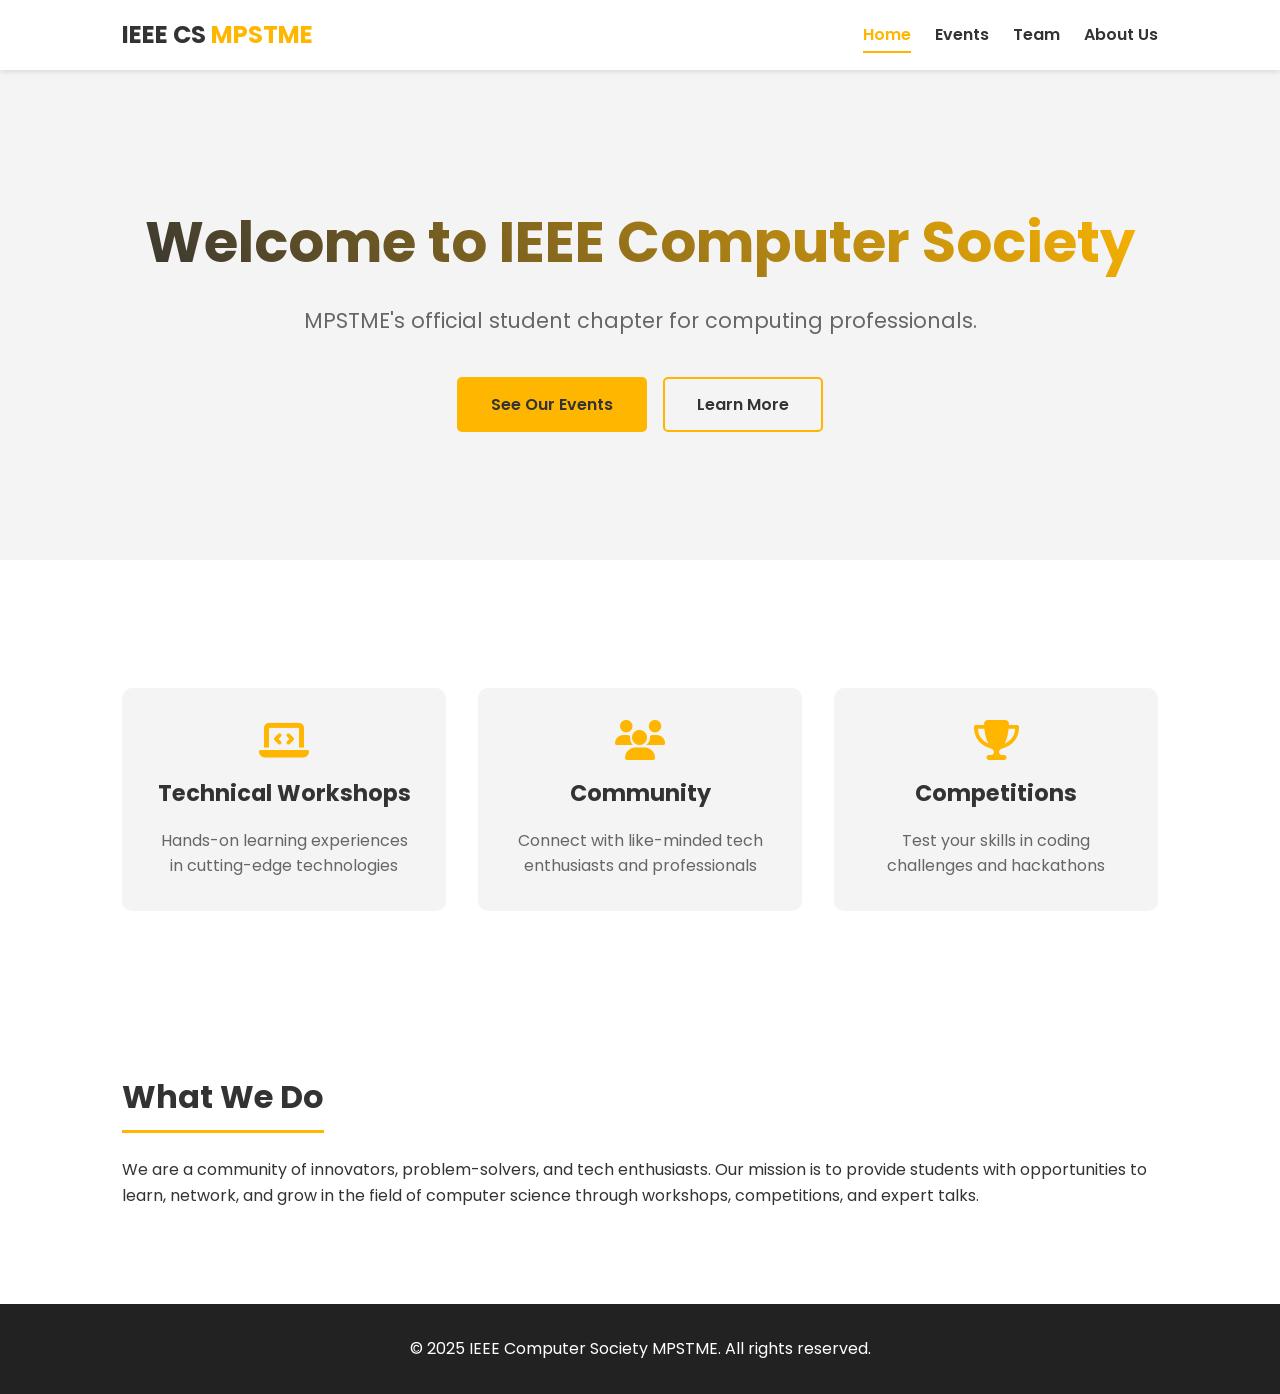
==== index.html @ d29dac50 "Publish site: initial commit" ====
<!DOCTYPE html>
<html lang="en">
<head>
    <meta charset="UTF-8">
    <meta name="viewport" content="width=device-width, initial-scale=1.0">
    <title>Home - IEEE CS MPSTME</title>
    <link rel="stylesheet" href="style-v1.css">
    <link rel="stylesheet" href="https://cdnjs.cloudflare.com/ajax/libs/font-awesome/6.5.2/css/all.min.css">
</head>
<body>

    <header>
        <nav class="container">
            <a href="index.html" class="logo">IEEE CS <span>MPSTME</span></a>
            <ul class="nav-links">
                <li><a href="index.html" class="active-page">Home</a></li>
                <li><a href="events.html">Events</a></li>
                <li><a href="team.html">Team</a></li>
                <li><a href="about.html">About Us</a></li>
            </ul>
            <button class="menu-toggle"><i class="fa-solid fa-bars"></i></button>
        </nav>
    </header>

    <main>
        <section class="hero">
            <div class="container">
                <h1>Welcome to IEEE Computer Society</h1>
                <p class="hero-subtitle">MPSTME's official student chapter for computing professionals.</p>
                <div class="cta-group">
                    <a href="events.html" class="cta-button">See Our Events</a>
                    <a href="about.html" class="cta-button secondary">Learn More</a>
                </div>
            </div>
        </section>

        <section class="features">
            <div class="container">
                <div class="feature-grid">
                    <div class="feature-card">
                        <i class="fa-solid fa-laptop-code"></i>
                        <h3>Technical Workshops</h3>
                        <p>Hands-on learning experiences in cutting-edge technologies</p>
                    </div>
                    <div class="feature-card">
                        <i class="fa-solid fa-users"></i>
                        <h3>Community</h3>
                        <p>Connect with like-minded tech enthusiasts and professionals</p>
                    </div>
                    <div class="feature-card">
                        <i class="fa-solid fa-trophy"></i>
                        <h3>Competitions</h3>
                        <p>Test your skills in coding challenges and hackathons</p>
                    </div>
                </div>
            </div>
        </section>

        <section class="home-content">
            <div class="container">
                <h2>What We Do</h2>
                <p>We are a community of innovators, problem-solvers, and tech enthusiasts. Our mission is to provide students with opportunities to learn, network, and grow in the field of computer science through workshops, competitions, and expert talks.</p>
            </div>
        </section>
    </main>

    <footer>
        <div class="container">
            <p>&copy; 2025 IEEE Computer Society MPSTME. All rights reserved.</p>
        </div>
    </footer>

    <script src="script.js"></script>
</body>
</html>
---- style-v1.css ----
/* VERSION 1: Clean & Light */
@import url('https://fonts.googleapis.com/css2?family=Poppins:wght@300;400;600;700&display=swap');

:root {
    --primary-color: #ffb600;
    --secondary-color: #ffffff;
    --text-color: #333;
    --dark-bg: #222;
    --light-gray: #f4f4f4;
}

* {
    margin: 0;
    padding: 0;
    box-sizing: border-box;
}

body {
    font-family: 'Poppins', sans-serif;
    background-color: var(--secondary-color);
    color: var(--text-color);
    line-height: 1.6;
}

.container {
    max-width: 1100px;
    margin: 0 auto;
    padding: 0 2rem;
}

/* --- Header & Navigation --- */
header {
    background: var(--secondary-color);
    box-shadow: 0 2px 5px rgba(0,0,0,0.1);
    position: sticky;
    top: 0;
    z-index: 100;
}

header nav {
    display: flex;
    justify-content: space-between;
    align-items: center;
    height: 70px;
}

.logo {
    text-decoration: none;
    color: var(--text-color);
    font-size: 1.5rem;
    font-weight: 700;
}

.logo span {
    color: var(--primary-color);
}

.nav-links {
    display: flex;
    list-style: none;
}

.nav-links li {
    margin-left: 1.5rem;
}

.nav-links a {
    text-decoration: none;
    color: var(--text-color);
    font-weight: 600;
    padding-bottom: 5px;
    transition: all 0.3s ease;
}

.nav-links a:hover {
    color: var(--primary-color);
}

.nav-links a.active-page {
    color: var(--primary-color);
    border-bottom: 2px solid var(--primary-color);
}

.menu-toggle {
    display: none;
    background: none;
    border: none;
    font-size: 1.5rem;
    cursor: pointer;
}

/* --- Hero Section (Home) --- */
.hero {
    background: var(--light-gray);
    text-align: center;
    padding: 8rem 0;
}

.hero h1 {
    font-size: 3.5rem;
    margin-bottom: 1rem;
    background: linear-gradient(45deg, var(--text-color), var(--primary-color));
    -webkit-background-clip: text;
    -webkit-text-fill-color: transparent;
    background-clip: text;
}

.hero-subtitle {
    font-size: 1.3rem;
    margin-bottom: 2.5rem;
    color: #666;
}

.cta-group {
    display: flex;
    gap: 1rem;
    justify-content: center;
    align-items: center;
}

.cta-button {
    display: inline-block;
    background: var(--primary-color);
    color: var(--text-color);
    padding: 0.8rem 2rem;
    text-decoration: none;
    border-radius: 5px;
    font-weight: 600;
    transition: all 0.3s ease;
    border: 2px solid var(--primary-color);
}

.cta-button.secondary {
    background: transparent;
    color: var(--text-color);
}

.cta-button:hover {
    transform: translateY(-2px);
    box-shadow: 0 4px 10px rgba(0,0,0,0.1);
}

/* --- Features Section --- */
.features {
    padding: 6rem 0;
    background: white;
}

.feature-grid {
    display: grid;
    grid-template-columns: repeat(auto-fit, minmax(250px, 1fr));
    gap: 2rem;
    margin-top: 2rem;
}

.feature-card {
    text-align: center;
    padding: 2rem;
    border-radius: 10px;
    background: var(--light-gray);
    transition: all 0.3s ease;
}

.feature-card:hover {
    transform: translateY(-5px);
    box-shadow: 0 5px 15px rgba(0,0,0,0.1);
}

.feature-card i {
    font-size: 2.5rem;
    color: var(--primary-color);
    margin-bottom: 1rem;
}

.feature-card h3 {
    font-size: 1.4rem;
    margin-bottom: 1rem;
    color: var(--text-color);
}

.feature-card p {
    color: #666;
    line-height: 1.6;
}

/* --- General Page Content --- */
.home-content, .about-content {
    padding: 4rem 0;
}

.home-content h2, .about-content h2 {
    font-size: 2rem;
    margin-bottom: 1.5rem;
    padding-bottom: 0.5rem;
    border-bottom: 3px solid var(--primary-color);
    display: inline-block;
}

.about-content h2 {
    margin-top: 2rem;
}

.about-content p {
    margin-bottom: 1rem;
}

/* --- Page Headers (Events, Team, About) --- */
.page-header {
    background: var(--light-gray);
    padding: 3rem 0;
    text-align: center;
}

.page-header h1 {
    font-size: 2.5rem;
}

/* --- Events Page --- */
.events-list {
    padding: 4rem 0;
}

.events-list h2 {
    font-size: 2rem;
    margin-bottom: 1.5rem;
}

.event-card {
    background: var(--secondary-color);
    border: 1px solid #ddd;
    border-left: 5px solid var(--primary-color);
    padding: 1.5rem;
    margin-bottom: 1.5rem;
    border-radius: 5px;
}

.event-card h3 {
    font-size: 1.5rem;
    margin-bottom: 0.5rem;
    color: var(--text-color);
}

/* --- Team Page --- */
.team-grid {
    padding: 4rem 0;
}

.team-grid .container {
    display: grid;
    grid-template-columns: repeat(auto-fit, minmax(300px, 1fr));
    gap: 1.5rem;
}

.team-card {
    background: var(--light-gray);
    padding: 2rem;
    border-radius: 8px;
    text-align: left;
}

.team-card h3 {
    font-size: 1.5rem;
    color: var(--primary-color);
    margin-bottom: 1rem;
}

.team-card p {
    font-size: 1rem;
    line-height: 1.8;
}

.team-card p strong {
    color: var(--text-color);
}

/* --- Footer --- */
footer {
    background: var(--dark-bg);
    color: var(--secondary-color);
    text-align: center;
    padding: 2rem 0;
    margin-top: 2rem;
}

/* --- Mobile Responsive --- */
@media (max-width: 768px) {
    .nav-links {
        display: none;
        flex-direction: column;
        width: 100%;
        position: absolute;
        top: 70px;
        left: 0;
        background: var(--secondary-color);
        box-shadow: 0 5px 10px rgba(0,0,0,0.1);
    }
    
    .nav-links.active {
        display: flex;
    }

    .nav-links li {
        margin: 0;
        text-align: center;
    }

    .nav-links a {
        display: block;
        padding: 1rem;
    }
    
    .nav-links a.active-page {
        border-bottom: none;
        background: var(--light-gray);
    }

    .menu-toggle {
        display: block;
    }
    
    .hero h1 {
        font-size: 2.2rem;
    }
    /* --- CSS For Logo --- */
.logo {
    display: flex;
    align-items: center;
}

.logo-img {
    height: 40px; /* Adjust size as needed */
    margin-right: 10px;
}
}
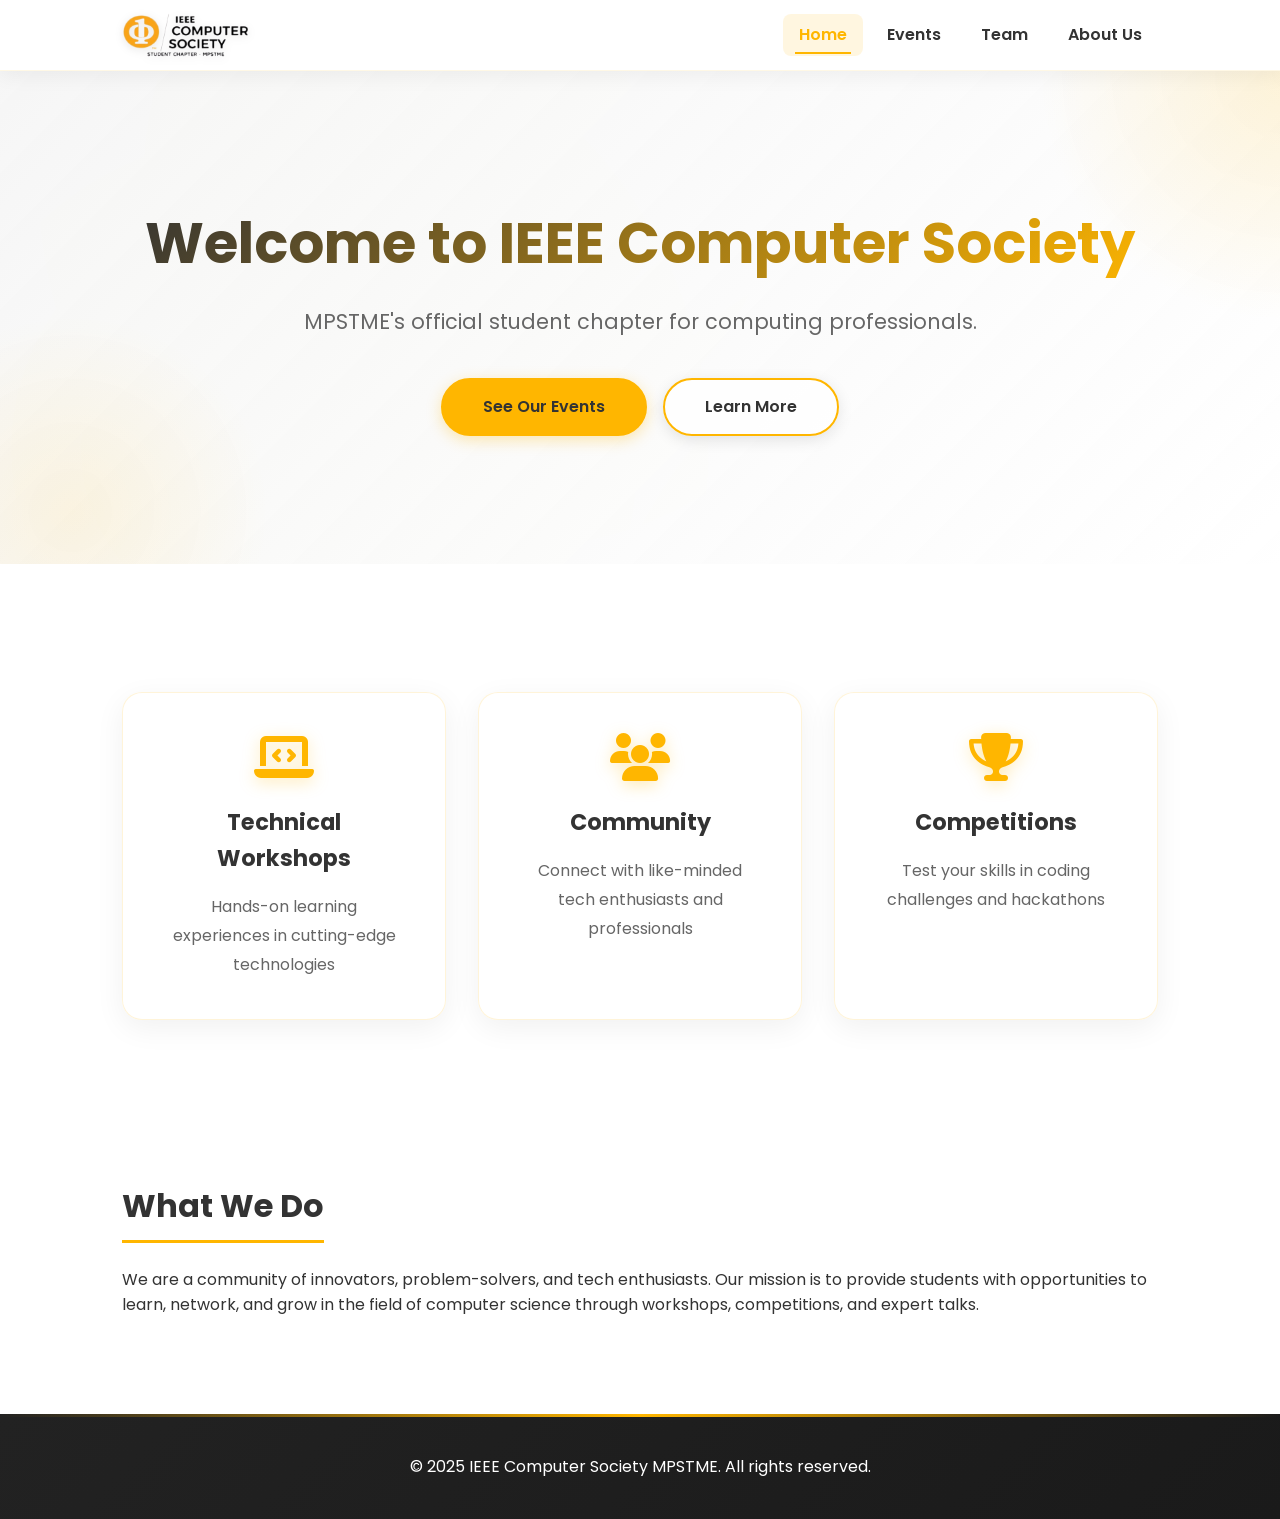
==== commit 153ea6b9: "Shreyashi: Updated Website" ====
--- a/index.html
+++ b/index.html
@@ -10,17 +10,19 @@
 <body>
 
     <header>
-        <nav class="container">
-            <a href="index.html" class="logo">IEEE CS <span>MPSTME</span></a>
-            <ul class="nav-links">
-                <li><a href="index.html" class="active-page">Home</a></li>
-                <li><a href="events.html">Events</a></li>
-                <li><a href="team.html">Team</a></li>
-                <li><a href="about.html">About Us</a></li>
-            </ul>
-            <button class="menu-toggle"><i class="fa-solid fa-bars"></i></button>
-        </nav>
-    </header>
+    <nav class="container">
+        <a href="index.html" class="logo">
+            <img src="ieee-cs-logo.png" alt="IEEE CS MPSTME" class="logo-image">
+        </a>
+        <ul class="nav-links">
+            <li><a href="index.html" class="active-page">Home</a></li>
+            <li><a href="events.html">Events</a></li>
+            <li><a href="team.html">Team</a></li>
+            <li><a href="about.html">About Us</a></li>
+        </ul>
+        <button class="menu-toggle"><i class="fa-solid fa-bars"></i></button>
+    </nav>
+</header>
 
     <main>
         <section class="hero">
--- a/style-v1.css
+++ b/style-v1.css
@@ -1,4 +1,3 @@
-/* VERSION 1: Clean & Light */
 @import url('https://fonts.googleapis.com/css2?family=Poppins:wght@300;400;600;700&display=swap');
 
 :root {
@@ -20,6 +19,30 @@
     background-color: var(--secondary-color);
     color: var(--text-color);
     line-height: 1.6;
+    overflow-x: hidden;
+    position: relative;
+}
+
+/* Animated background particles */
+body::before {
+    content: '';
+    position: fixed;
+    top: 0;
+    left: 0;
+    width: 100%;
+    height: 100%;
+    background: 
+        radial-gradient(circle at 20% 50%, rgba(255, 182, 0, 0.03) 0%, transparent 50%),
+        radial-gradient(circle at 80% 80%, rgba(255, 182, 0, 0.03) 0%, transparent 50%),
+        radial-gradient(circle at 40% 20%, rgba(255, 182, 0, 0.02) 0%, transparent 50%);
+    z-index: -1;
+    animation: particleFloat 20s ease-in-out infinite;
+    pointer-events: none;
+}
+
+@keyframes particleFloat {
+    0%, 100% { transform: translateY(0) scale(1); }
+    50% { transform: translateY(-20px) scale(1.05); }
 }
 
 .container {
@@ -28,13 +51,28 @@
     padding: 0 2rem;
 }
 
-/* --- Header & Navigation --- */
+/* --- FIXED Header & Navigation --- */
 header {
-    background: var(--secondary-color);
-    box-shadow: 0 2px 5px rgba(0,0,0,0.1);
+    background: rgba(255, 255, 255, 0.95);
+    backdrop-filter: blur(20px) saturate(180%);
+    -webkit-backdrop-filter: blur(20px) saturate(180%);
+    box-shadow: 0 4px 20px rgba(0, 0, 0, 0.06);
+    border-bottom: 1px solid rgba(255, 182, 0, 0.1);
     position: sticky;
     top: 0;
     z-index: 100;
+    animation: slideDown 0.5s ease-out;
+}
+
+@keyframes slideDown {
+    from {
+        transform: translateY(-100%);
+        opacity: 0;
+    }
+    to {
+        transform: translateY(0);
+        opacity: 1;
+    }
 }
 
 header nav {
@@ -44,41 +82,82 @@
     height: 70px;
 }
 
+/* UPDATED Logo Styles */
 .logo {
     text-decoration: none;
     color: var(--text-color);
-    font-size: 1.5rem;
     font-weight: 700;
-}
-
-.logo span {
-    color: var(--primary-color);
+    transition: transform 0.3s ease;
+    position: relative;
+    display: flex;
+    align-items: center;
+    height: 100%;
+}
+
+.logo-image {
+    height: 45px;
+    width: auto;
+    max-width: 180px;
+    object-fit: contain;
+    transition: all 0.4s ease;
+    filter: drop-shadow(0 2px 4px rgba(0, 0, 0, 0.1));
+}
+
+.logo:hover .logo-image {
+    transform: scale(1.05);
+    filter: drop-shadow(0 4px 8px rgba(255, 182, 0, 0.3));
 }
 
 .nav-links {
     display: flex;
     list-style: none;
+    gap: 0.5rem;
 }
 
 .nav-links li {
-    margin-left: 1.5rem;
-}
-
+    position: relative;
+}
+
+/* FIXED Navigation Links - Removed conflicting animations */
 .nav-links a {
     text-decoration: none;
     color: var(--text-color);
     font-weight: 600;
-    padding-bottom: 5px;
+    padding: 8px 16px;
+    border-radius: 8px;
     transition: all 0.3s ease;
+    position: relative;
+    display: block;
+}
+
+.nav-links a::after {
+    content: '';
+    position: absolute;
+    bottom: 2px;
+    left: 50%;
+    width: 0;
+    height: 2px;
+    background: var(--primary-color);
+    transition: all 0.3s ease;
+    transform: translateX(-50%);
 }
 
 .nav-links a:hover {
     color: var(--primary-color);
+    background: rgba(255, 182, 0, 0.08);
+}
+
+.nav-links a:hover::after {
+    width: 70%;
 }
 
 .nav-links a.active-page {
     color: var(--primary-color);
-    border-bottom: 2px solid var(--primary-color);
+    background: rgba(255, 182, 0, 0.12);
+}
+
+.nav-links a.active-page::after {
+    width: 70%;
 }
 
 .menu-toggle {
@@ -87,28 +166,93 @@
     border: none;
     font-size: 1.5rem;
     cursor: pointer;
-}
-
-/* --- Hero Section (Home) --- */
+    transition: transform 0.3s ease, color 0.3s ease;
+}
+
+.menu-toggle:hover {
+    color: var(--primary-color);
+}
+
+/* --- Hero Section --- */
 .hero {
-    background: var(--light-gray);
+    background: linear-gradient(135deg, rgba(244, 244, 244, 0.8) 0%, rgba(255, 255, 255, 0.9) 100%);
     text-align: center;
     padding: 8rem 0;
+    position: relative;
+    overflow: hidden;
+}
+
+.hero::before {
+    content: '';
+    position: absolute;
+    top: -50%;
+    right: -20%;
+    width: 500px;
+    height: 500px;
+    background: radial-gradient(circle, rgba(255, 182, 0, 0.15) 0%, transparent 70%);
+    animation: float 15s ease-in-out infinite;
+    border-radius: 50%;
+    pointer-events: none;
+}
+
+.hero::after {
+    content: '';
+    position: absolute;
+    bottom: -30%;
+    left: -10%;
+    width: 400px;
+    height: 400px;
+    background: radial-gradient(circle, rgba(255, 182, 0, 0.1) 0%, transparent 70%);
+    animation: float 20s ease-in-out infinite reverse;
+    border-radius: 50%;
+    pointer-events: none;
+}
+
+@keyframes float {
+    0%, 100% { 
+        transform: translate(0, 0) rotate(0deg); 
+        opacity: 1;
+    }
+    33% { 
+        transform: translate(30px, -30px) rotate(120deg); 
+        opacity: 0.8;
+    }
+    66% { 
+        transform: translate(-30px, 30px) rotate(240deg); 
+        opacity: 0.9;
+    }
 }
 
 .hero h1 {
     font-size: 3.5rem;
     margin-bottom: 1rem;
-    background: linear-gradient(45deg, var(--text-color), var(--primary-color));
+    background: linear-gradient(135deg, var(--text-color) 0%, var(--primary-color) 100%);
     -webkit-background-clip: text;
     -webkit-text-fill-color: transparent;
     background-clip: text;
+    animation: fadeInUp 0.8s ease-out;
+    position: relative;
+    z-index: 1;
+}
+
+@keyframes fadeInUp {
+    from {
+        opacity: 0;
+        transform: translateY(30px);
+    }
+    to {
+        opacity: 1;
+        transform: translateY(0);
+    }
 }
 
 .hero-subtitle {
     font-size: 1.3rem;
     margin-bottom: 2.5rem;
     color: #666;
+    animation: fadeInUp 0.8s ease-out 0.2s both;
+    position: relative;
+    z-index: 1;
 }
 
 .cta-group {
@@ -116,34 +260,61 @@
     gap: 1rem;
     justify-content: center;
     align-items: center;
+    animation: fadeInUp 0.8s ease-out 0.4s both;
+    position: relative;
+    z-index: 1;
 }
 
 .cta-button {
     display: inline-block;
     background: var(--primary-color);
     color: var(--text-color);
-    padding: 0.8rem 2rem;
+    padding: 0.9rem 2.5rem;
     text-decoration: none;
-    border-radius: 5px;
+    border-radius: 50px;
     font-weight: 600;
     transition: all 0.3s ease;
     border: 2px solid var(--primary-color);
+    position: relative;
+    overflow: hidden;
+    box-shadow: 0 4px 15px rgba(255, 182, 0, 0.3);
+}
+
+.cta-button::before {
+    content: '';
+    position: absolute;
+    top: 50%;
+    left: 50%;
+    width: 0;
+    height: 0;
+    border-radius: 50%;
+    background: rgba(255, 255, 255, 0.3);
+    transform: translate(-50%, -50%);
+    transition: width 0.5s ease, height 0.5s ease;
+}
+
+.cta-button:hover::before {
+    width: 300px;
+    height: 300px;
 }
 
 .cta-button.secondary {
-    background: transparent;
-    color: var(--text-color);
+    background: rgba(255, 255, 255, 0.7);
+    backdrop-filter: blur(10px);
+    color: var(--text-color);
+    box-shadow: 0 4px 15px rgba(0, 0, 0, 0.1);
 }
 
 .cta-button:hover {
-    transform: translateY(-2px);
-    box-shadow: 0 4px 10px rgba(0,0,0,0.1);
+    transform: translateY(-3px);
+    box-shadow: 0 8px 25px rgba(255, 182, 0, 0.4);
 }
 
 /* --- Features Section --- */
 .features {
     padding: 6rem 0;
     background: white;
+    position: relative;
 }
 
 .feature-grid {
@@ -155,37 +326,85 @@
 
 .feature-card {
     text-align: center;
-    padding: 2rem;
-    border-radius: 10px;
-    background: var(--light-gray);
-    transition: all 0.3s ease;
+    padding: 2.5rem;
+    border-radius: 20px;
+    background: rgba(255, 255, 255, 0.9);
+    backdrop-filter: blur(10px);
+    border: 1px solid rgba(255, 182, 0, 0.15);
+    transition: all 0.4s cubic-bezier(0.34, 1.56, 0.64, 1);
+    position: relative;
+    overflow: hidden;
+    cursor: pointer;
+    box-shadow: 0 8px 30px rgba(0, 0, 0, 0.06);
+}
+
+.feature-card::before {
+    content: '';
+    position: absolute;
+    top: -50%;
+    left: -50%;
+    width: 200%;
+    height: 200%;
+    background: radial-gradient(circle, rgba(255, 182, 0, 0.08) 0%, transparent 70%);
+    opacity: 0;
+    transition: opacity 0.4s ease;
+}
+
+.feature-card:hover::before {
+    opacity: 1;
 }
 
 .feature-card:hover {
-    transform: translateY(-5px);
-    box-shadow: 0 5px 15px rgba(0,0,0,0.1);
+    transform: translateY(-10px);
+    box-shadow: 0 20px 50px rgba(255, 182, 0, 0.2);
+    border-color: rgba(255, 182, 0, 0.3);
 }
 
 .feature-card i {
-    font-size: 2.5rem;
-    color: var(--primary-color);
-    margin-bottom: 1rem;
+    font-size: 3rem;
+    color: var(--primary-color);
+    margin-bottom: 1.5rem;
+    transition: transform 0.4s ease;
+    display: inline-block;
+    filter: drop-shadow(0 4px 8px rgba(255, 182, 0, 0.3));
+}
+
+.feature-card:hover i {
+    transform: scale(1.2) rotateY(360deg);
 }
 
 .feature-card h3 {
     font-size: 1.4rem;
     margin-bottom: 1rem;
     color: var(--text-color);
+    transition: color 0.3s ease;
+}
+
+.feature-card:hover h3 {
+    color: var(--primary-color);
 }
 
 .feature-card p {
     color: #666;
-    line-height: 1.6;
+    line-height: 1.8;
+}
+
+.feature-card .details {
+    opacity: 0;
+    margin-top: 1rem;
+    font-weight: 600;
+    color: var(--primary-color);
+    transition: opacity 0.3s ease;
+}
+
+.feature-card:hover .details {
+    opacity: 1;
 }
 
 /* --- General Page Content --- */
 .home-content, .about-content {
     padding: 4rem 0;
+    animation: fadeInUp 0.8s ease-out;
 }
 
 .home-content h2, .about-content h2 {
@@ -194,6 +413,11 @@
     padding-bottom: 0.5rem;
     border-bottom: 3px solid var(--primary-color);
     display: inline-block;
+    transition: color 0.3s ease;
+}
+
+.home-content h2:hover, .about-content h2:hover {
+    color: var(--primary-color);
 }
 
 .about-content h2 {
@@ -202,84 +426,360 @@
 
 .about-content p {
     margin-bottom: 1rem;
-}
-
-/* --- Page Headers (Events, Team, About) --- */
+    line-height: 1.8;
+}
+
+/* --- Page Headers --- */
 .page-header {
-    background: var(--light-gray);
-    padding: 3rem 0;
+    background: linear-gradient(135deg, rgba(244, 244, 244, 0.9) 0%, rgba(255, 255, 255, 1) 100%);
+    padding: 4rem 0;
     text-align: center;
+    position: relative;
+    overflow: hidden;
+}
+
+.page-header::before {
+    content: '';
+    position: absolute;
+    top: -50%;
+    left: -50%;
+    width: 200%;
+    height: 200%;
+    background: linear-gradient(45deg, transparent 30%, rgba(255, 182, 0, 0.05) 50%, transparent 70%);
+    animation: shimmer 6s linear infinite;
+    pointer-events: none;
+}
+
+@keyframes shimmer {
+    0% { transform: translateX(-100%) translateY(-100%) rotate(45deg); }
+    100% { transform: translateX(100%) translateY(100%) rotate(45deg); }
 }
 
 .page-header h1 {
-    font-size: 2.5rem;
-}
-
-/* --- Events Page --- */
+    font-size: 2.8rem;
+    animation: fadeInUp 0.8s ease-out;
+    position: relative;
+    z-index: 1;
+    background: linear-gradient(135deg, var(--text-color) 0%, var(--primary-color) 100%);
+    -webkit-background-clip: text;
+    -webkit-text-fill-color: transparent;
+    background-clip: text;
+}
+
+/* --- ENHANCED EVENTS PAGE --- */
 .events-list {
     padding: 4rem 0;
 }
 
 .events-list h2 {
+    font-size: 2.5rem;
+    margin-bottom: 2rem;
+    text-align: center;
+    background: linear-gradient(135deg, var(--text-color) 0%, var(--primary-color) 100%);
+    -webkit-background-clip: text;
+    -webkit-text-fill-color: transparent;
+    background-clip: text;
+}
+
+.event-card {
+    background: linear-gradient(135deg, rgba(255, 255, 255, 0.95) 0%, rgba(255, 255, 255, 1) 100%);
+    backdrop-filter: blur(10px);
+    border: 2px solid rgba(255, 182, 0, 0.2);
+    border-left: 6px solid var(--primary-color);
+    padding: 2.5rem;
+    margin-bottom: 2rem;
+    border-radius: 20px;
+    transition: all 0.4s cubic-bezier(0.34, 1.56, 0.64, 1);
+    position: relative;
+    overflow: hidden;
+    box-shadow: 0 10px 40px rgba(0, 0, 0, 0.08);
+}
+
+.event-card::before {
+    content: '';
+    position: absolute;
+    top: 0;
+    right: 0;
+    width: 150px;
+    height: 150px;
+    background: radial-gradient(circle, rgba(255, 182, 0, 0.1) 0%, transparent 70%);
+    border-radius: 50%;
+    transform: translate(50%, -50%);
+    transition: all 0.4s ease;
+}
+
+.event-card:hover::before {
+    transform: translate(30%, -30%) scale(1.5);
+    background: radial-gradient(circle, rgba(255, 182, 0, 0.15) 0%, transparent 70%);
+}
+
+.event-card::after {
+    content: '🎯';
+    position: absolute;
+    top: 2rem;
+    right: 2rem;
+    font-size: 3rem;
+    opacity: 0.1;
+    transition: all 0.4s ease;
+}
+
+.event-card:hover::after {
+    opacity: 0.3;
+    transform: rotate(15deg) scale(1.2);
+}
+
+.event-card:hover {
+    transform: translateX(10px) translateY(-5px);
+    box-shadow: -5px 15px 50px rgba(255, 182, 0, 0.25);
+    border-left-width: 10px;
+}
+
+.event-card h3 {
     font-size: 2rem;
-    margin-bottom: 1.5rem;
-}
-
-.event-card {
-    background: var(--secondary-color);
-    border: 1px solid #ddd;
-    border-left: 5px solid var(--primary-color);
-    padding: 1.5rem;
-    margin-bottom: 1.5rem;
-    border-radius: 5px;
-}
-
-.event-card h3 {
-    font-size: 1.5rem;
+    margin-bottom: 0.8rem;
+    color: var(--text-color);
+    transition: all 0.3s ease;
+    position: relative;
+    display: inline-block;
+}
+
+.event-card h3::after {
+    content: '';
+    position: absolute;
+    bottom: -5px;
+    left: 0;
+    width: 0;
+    height: 3px;
+    background: var(--primary-color);
+    transition: width 0.4s ease;
+}
+
+.event-card:hover h3 {
+    color: var(--primary-color);
+}
+
+.event-card:hover h3::after {
+    width: 100%;
+}
+
+.event-card h4 {
+    font-size: 1.4rem;
+    color: var(--primary-color);
+    margin: 1.5rem 0 1rem 0;
+    font-weight: 600;
+}
+
+.event-card p {
+    line-height: 1.8;
+    margin-bottom: 1rem;
+    color: #555;
+}
+
+.event-card strong {
+    color: var(--text-color);
+    font-weight: 600;
+}
+
+.event-card ul {
+    margin-left: 1.5rem;
+    margin-bottom: 1rem;
+}
+
+.event-card ul li {
     margin-bottom: 0.5rem;
-    color: var(--text-color);
-}
-
-/* --- Team Page --- */
+    line-height: 1.6;
+    color: #555;
+}
+
+/* --- ENHANCED TEAM PAGE --- */
 .team-grid {
     padding: 4rem 0;
 }
 
+.team-grid h2 {
+    font-size: 2.5rem;
+    margin-bottom: 2.5rem;
+    text-align: center;
+    background: linear-gradient(135deg, var(--text-color) 0%, var(--primary-color) 100%);
+    -webkit-background-clip: text;
+    -webkit-text-fill-color: transparent;
+    background-clip: text;
+}
+
 .team-grid .container {
     display: grid;
-    grid-template-columns: repeat(auto-fit, minmax(300px, 1fr));
-    gap: 1.5rem;
+    grid-template-columns: repeat(auto-fit, minmax(320px, 1fr));
+    gap: 2.5rem;
 }
 
 .team-card {
-    background: var(--light-gray);
-    padding: 2rem;
-    border-radius: 8px;
+    background: linear-gradient(135deg, rgba(255, 255, 255, 0.9) 0%, rgba(244, 244, 244, 0.95) 100%);
+    backdrop-filter: blur(15px);
+    padding: 2.5rem;
+    border-radius: 25px;
     text-align: left;
+    transition: all 0.4s cubic-bezier(0.34, 1.56, 0.64, 1);
+    position: relative;
+    overflow: hidden;
+    border: 2px solid rgba(255, 182, 0, 0.15);
+    box-shadow: 0 10px 40px rgba(0, 0, 0, 0.08);
+}
+
+.team-card::before {
+    content: '';
+    position: absolute;
+    top: 0;
+    left: 0;
+    width: 100%;
+    height: 4px;
+    background: linear-gradient(90deg, var(--primary-color), #ff9500, var(--primary-color));
+    background-size: 200% 100%;
+    animation: gradientSlide 3s linear infinite;
+}
+
+@keyframes gradientSlide {
+    0% { background-position: 0% 50%; }
+    100% { background-position: 200% 50%; }
+}
+
+.team-card::after {
+    content: '👥';
+    position: absolute;
+    bottom: 1.5rem;
+    right: 1.5rem;
+    font-size: 4rem;
+    opacity: 0.05;
+    transition: all 0.4s ease;
+}
+
+.team-card:hover::after {
+    opacity: 0.15;
+    transform: scale(1.2) rotate(-10deg);
+}
+
+.team-card:hover {
+    transform: translateY(-10px) scale(1.02);
+    box-shadow: 0 20px 60px rgba(255, 182, 0, 0.25);
+    background: linear-gradient(135deg, rgba(255, 255, 255, 1) 0%, rgba(255, 252, 245, 1) 100%);
+    border-color: rgba(255, 182, 0, 0.4);
 }
 
 .team-card h3 {
-    font-size: 1.5rem;
-    color: var(--primary-color);
-    margin-bottom: 1rem;
+    font-size: 1.8rem;
+    color: var(--primary-color);
+    margin-bottom: 1.5rem;
+    padding-bottom: 0.5rem;
+    border-bottom: 2px solid rgba(255, 182, 0, 0.3);
+    transition: all 0.3s ease;
+    position: relative;
+}
+
+.team-card:hover h3 {
+    padding-left: 10px;
+    border-bottom-color: var(--primary-color);
+}
+
+.team-card h4 {
+    font-size: 1.2rem;
+    color: var(--text-color);
+    margin: 1.2rem 0 0.8rem 0;
+    font-weight: 600;
+    display: flex;
+    align-items: center;
+    gap: 0.5rem;
+}
+
+.team-card h4::before {
+    content: '▸';
+    color: var(--primary-color);
+    font-size: 1rem;
 }
 
 .team-card p {
     font-size: 1rem;
     line-height: 1.8;
+    position: relative;
+    margin-bottom: 0.5rem;
+    padding-left: 1.2rem;
+    color: #555;
+}
+
+.team-card p::before {
+    content: '•';
+    position: absolute;
+    left: 0;
+    color: var(--primary-color);
+    font-weight: bold;
 }
 
 .team-card p strong {
     color: var(--text-color);
+    font-weight: 600;
+    display: inline-block;
+    min-width: 80px;
 }
 
 /* --- Footer --- */
 footer {
-    background: var(--dark-bg);
+    background: linear-gradient(135deg, var(--dark-bg) 0%, #1a1a1a 100%);
     color: var(--secondary-color);
     text-align: center;
-    padding: 2rem 0;
+    padding: 2.5rem 0;
     margin-top: 2rem;
+    position: relative;
+    overflow: hidden;
+}
+
+footer::before {
+    content: '';
+    position: absolute;
+    top: 0;
+    left: 0;
+    width: 100%;
+    height: 3px;
+    background: linear-gradient(90deg, transparent, var(--primary-color), transparent);
+    animation: slideLeftRight 3s ease-in-out infinite;
+}
+
+@keyframes slideLeftRight {
+    0%, 100% { transform: translateX(-100%); }
+    50% { transform: translateX(100%); }
+}
+
+footer p {
+    position: relative;
+    z-index: 1;
+}
+
+/* Scroll to Top Button */
+#scrollTopBtn {
+    display: none;
+    position: fixed;
+    bottom: 30px;
+    right: 30px;
+    z-index: 99;
+    border: none;
+    outline: none;
+    background: linear-gradient(135deg, var(--primary-color), #ff9500);
+    color: white;
+    cursor: pointer;
+    padding: 15px;
+    border-radius: 50%;
+    font-size: 20px;
+    transition: all 0.3s ease;
+    box-shadow: 0 6px 20px rgba(255, 182, 0, 0.4);
+    width: 50px;
+    height: 50px;
+}
+
+#scrollTopBtn:hover {
+    transform: translateY(-5px) scale(1.1);
+    box-shadow: 0 10px 30px rgba(255, 182, 0, 0.6);
+}
+
+/* --- Smooth Scrolling --- */
+html {
+    scroll-behavior: smooth;
 }
 
 /* --- Mobile Responsive --- */
@@ -291,10 +791,12 @@
         position: absolute;
         top: 70px;
         left: 0;
-        background: var(--secondary-color);
-        box-shadow: 0 5px 10px rgba(0,0,0,0.1);
-    }
-    
+        background: rgba(255, 255, 255, 0.98);
+        backdrop-filter: blur(20px);
+        box-shadow: 0 8px 32px rgba(0, 0, 0, 0.1);
+        gap: 0;
+    }
+
     .nav-links.active {
         display: flex;
     }
@@ -302,33 +804,68 @@
     .nav-links li {
         margin: 0;
         text-align: center;
+        border-bottom: 1px solid rgba(255, 182, 0, 0.1);
     }
 
     .nav-links a {
-        display: block;
         padding: 1rem;
-    }
-    
-    .nav-links a.active-page {
-        border-bottom: none;
-        background: var(--light-gray);
+        border-radius: 0;
     }
 
     .menu-toggle {
         display: block;
     }
-    
+
+    /* UPDATED Mobile Logo Styles */
+    .logo-image {
+        height: 35px;
+        max-width: 140px;
+    }
+
     .hero h1 {
         font-size: 2.2rem;
     }
-    /* --- CSS For Logo --- */
-.logo {
-    display: flex;
-    align-items: center;
-}
-
-.logo-img {
-    height: 40px; /* Adjust size as needed */
-    margin-right: 10px;
-}
+
+    .hero-subtitle {
+        font-size: 1.1rem;
+    }
+
+    .cta-group {
+        flex-direction: column;
+        gap: 0.8rem;
+    }
+
+    .feature-grid {
+        gap: 1.5rem;
+        grid-template-columns: 1fr;
+    }
+
+    .page-header h1 {
+        font-size: 2.2rem;
+    }
+
+    .team-grid .container {
+        grid-template-columns: 1fr;
+    }
+    
+    .event-card h3 {
+        font-size: 1.6rem;
+    }
+}
+
+/* Loading animation */
+@keyframes fadeIn {
+    from { opacity: 0; }
+    to { opacity: 1; }
+}
+
+body {
+    animation: fadeIn 0.6s ease-out;
+}
+
+/* Accessibility */
+*:focus-visible {
+    outline: 2px solid var(--primary-color);
+    outline-offset: 3px;
+    border-radius: 4px;
 }
